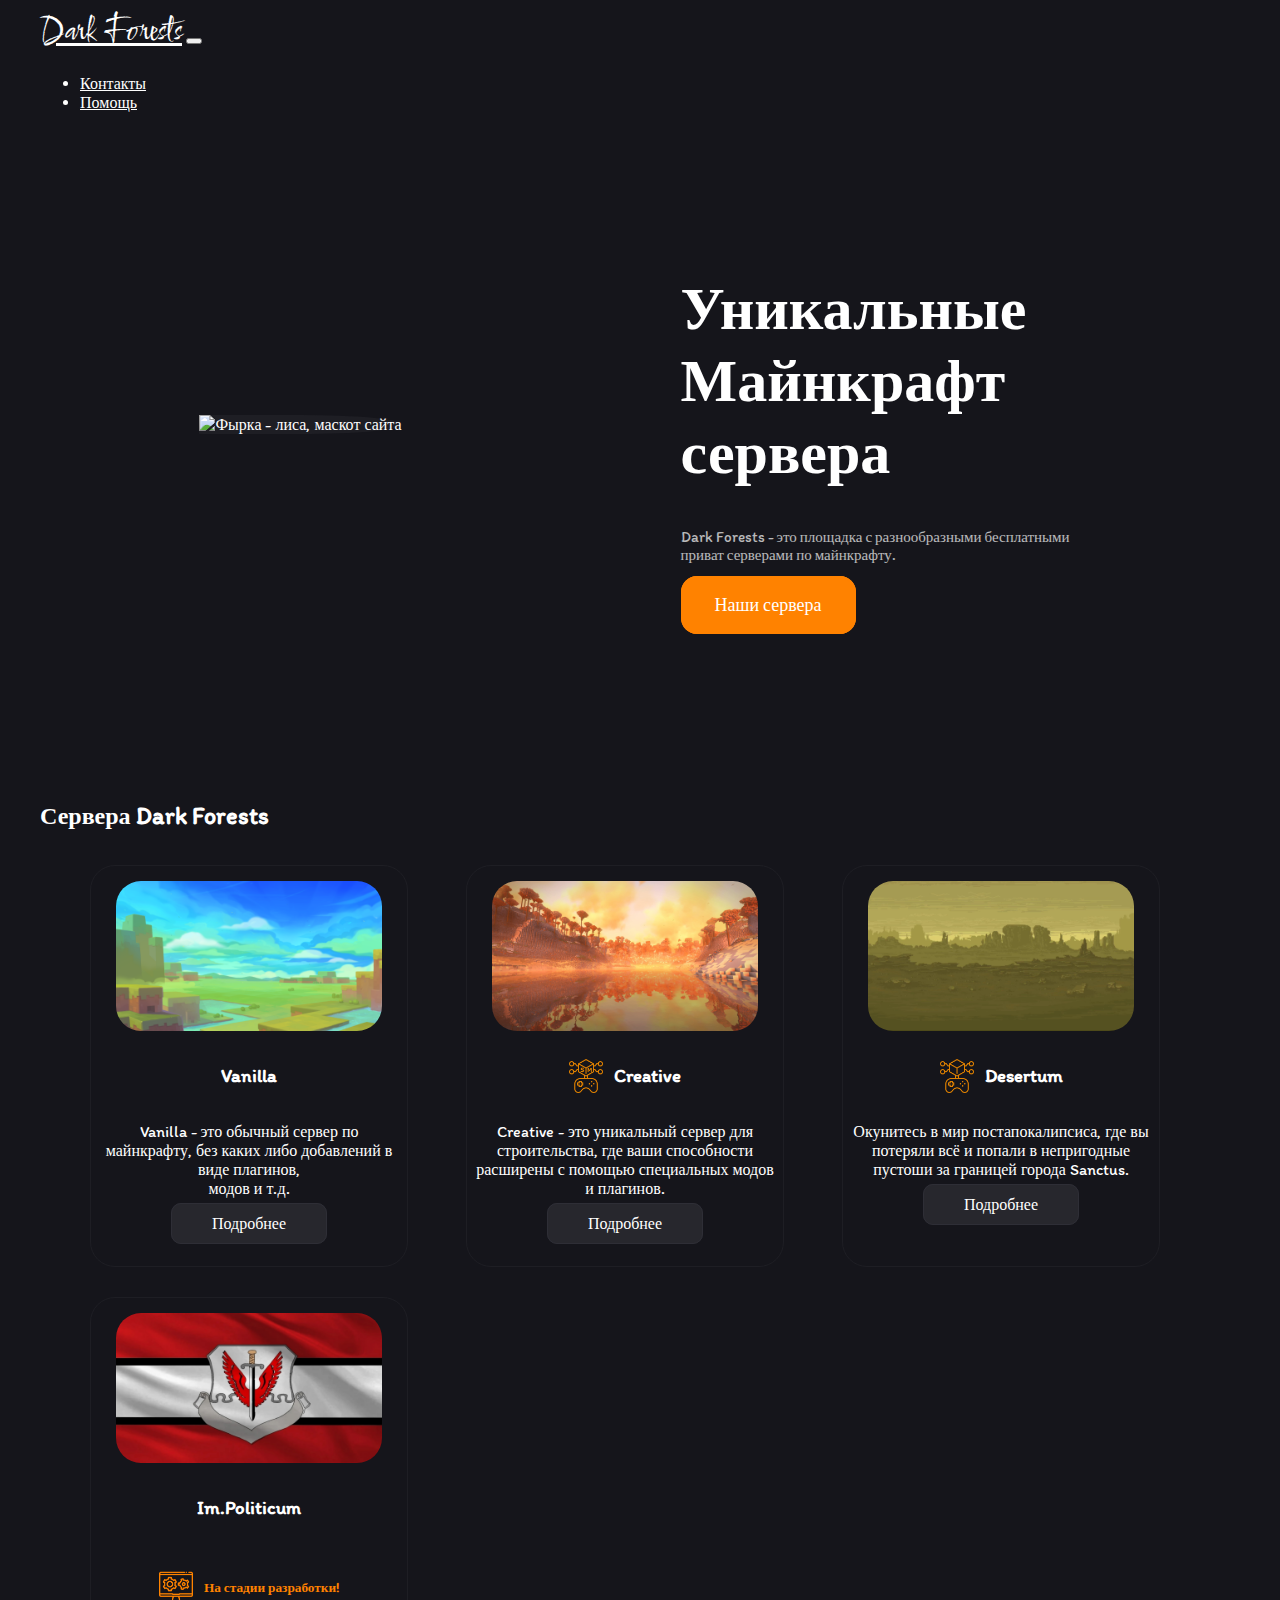
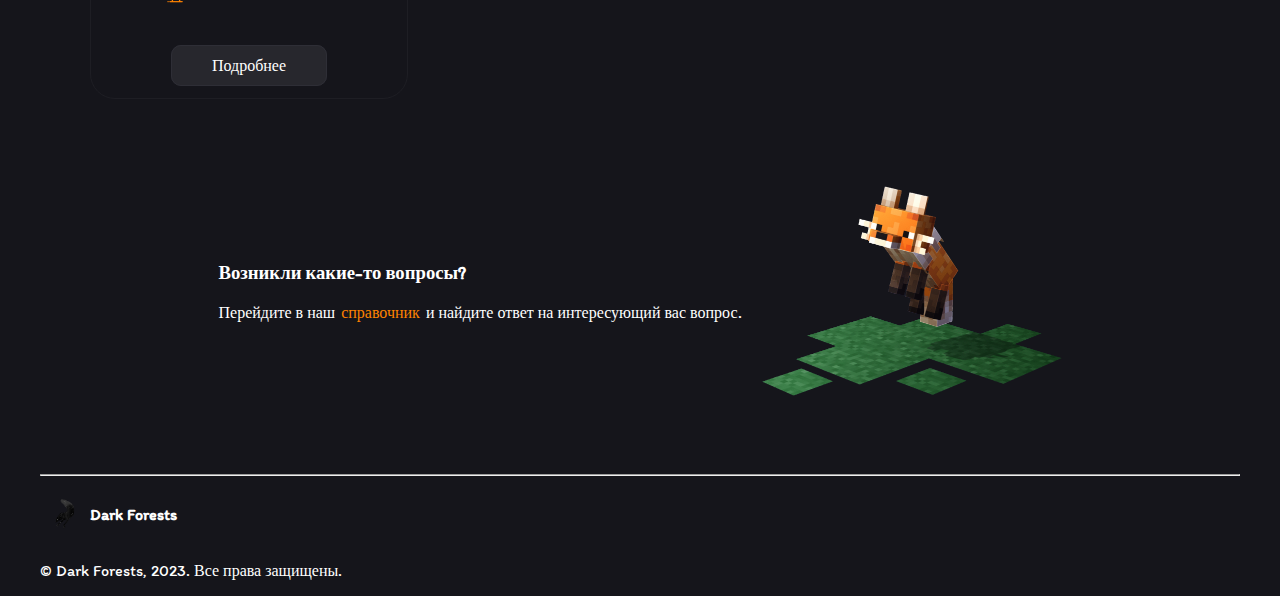
==== index.html @ cffa8b1a "add files" ====
<!DOCTYPE html>
<html lang="ru">
<head>
    <meta charset="UTF-8">
    <meta http-equiv="X-UA-Compatible" content="IE=edge">
    
    <title>Dark Forests</title>
    <link rel="icon" href="favicon.ico" type="images/x-icon">
    <link href="https://cdn.jsdelivr.net/npm/bootstrap@5.3.0-alpha1/dist/css/bootstrap.min.css" rel="stylesheet" integrity="sha384-GLhlTQ8iRABdZLl6O3oVMWSktQOp6b7In1Zl3/Jr59b6EGGoI1aFkw7cmDA6j6gD" crossorigin="anonymous">
    <link rel="stylesheet" href="css/style.css">
</head>
<body>
    <header>
        <div class="container">
            <nav class="navbar navbar-expand-lg navbar-dark">
                <div class="container-fluid">
                    <a class="navbar-brand header__heading" href="index.html">Dark Forests</a>
                    <button class="navbar-toggler" type="button" data-bs-toggle="collapse" data-bs-target="#navbarNavDropdown" aria-controls="navbarNavDropdown" aria-expanded="false" aria-label="Toggle navigation">
                        <span class="navbar-toggler-icon"></span>
                    </button>
                    <div class="collapse navbar-collapse" id="navbarNavDropdown">
                        <ul class="navbar-nav">
                            <li class="nav-item">
                                <a class="nav-link" href="html/contacts.html">Контакты</a>
                            </li>
                            <li class="nav-item">
                                <a class="nav-link" href="html/support.html">Помощь</a>
                            </li>
                        </ul> 
                    </div>
                </div>
            </nav>
        </div>
    </header>
    <main>
        <section class="section-CompanySlogan">
            <div class="container">
                <div class="section-CompanySlogan__content">
                    <div class="section-CompanySlogan__container-mascot">
                        <img class="section-CompanySlogan__mascot" src="assets/images/mascot.png" alt="Фырка - лиса, маскот сайта">
                    </div>
                    <div class="section-CompanySlogan__text-content">
                        <h1>Уникальные Майнкрафт сервера</h1>
                        <p class="section-CompanySlogan__text">Dark Forests - это площадка с разнообразными бесплатными приват серверами по майнкрафту.</p>
                        <a href="#servers" class="section-CompanySlogan__btn">Наши сервера</a> 
                    </div>
                </div>
            </div>
        </section>
        <section class="section-servers" id="servers">
            <div class="container">
                <h2>Сервера Dark Forests</h2>
                <div class="section-servers__contents">
                    <div class="section-servers__content">
                        <img class="server-image" src="assets/images/Sever-Vanilla.png" alt="Изображение ванильного сервера, на нём изображены  красивые зелёные дали">
                        <div class="section-servers__container">
                            
                            <h3>Vanilla</h3>
                        </div>
                        <p>Vanilla - это обычный сервер по майнкрафту, без каких либо добавлений в виде плагинов, <br> модов и т.д.</p>
                        <a class="section-servers__btn" href="html/Vanilla.html">Подробнее</a>
                    </div>
                    <div class="section-servers__content">
                        <img class="server-image" src="assets/images/Server-Creative.jpg" alt="Изображение креатив сервера, на нём изображена река на которой отражается небесный закат">
                        <div class="section-servers__container">
                            <img class="modificator-icon" src="assets/images/icons/server-mods.png" alt="модификатор, указывающий на серверные дополнения">
                            <h3>Creative</h3>
                        </div>
                        <p>Creative - это уникальный сервер для строительства, где ваши способности расширены с помощью специальных модов и плагинов.</p> 
                        <a class="section-servers__btn" href="html/Creative.html">Подробнее</a>
                    </div>
                    <!--
                    <div class="section-servers__content">
                        <img class="server-image" src="assets/images/Server-Fluff.png" alt="Изображение X сервера, на нём изображены девушки">
                        <div class="section-servers__container">
                            <img class="modificator-icon" src="assets/images/icons/icon-18.png" alt="Иконка ограничитель">
                            <h3>Fluff</h3>
                        </div>
                        <p>Fluff - это сервер, где для игроков предоставлено множество различных функций, необычная генерация и не стандартные NPS.</p>
                        <a class="section-servers__btn" href="html/Fluff.html">Подробнее</a>
                    </div>
                    -->
                    <div class="section-servers__content">
                        <img class="server-image" src="assets/images/Server-Desertum.jpg" alt="Изображение постапокалиптический сервера, на нём изображён разрушенный мост, ведущий в город">
                        <div class="section-servers__container">
                            <img class="modificator-icon" src="assets/images/icons/mods.png" alt="модификатор, указывающий на обязательную установку дополнений для захода на сервер">
                            <h3>Desertum</h3>
                        </div>  
                        <p class="text98">Окунитесь в мир постапокалипсиса, где вы потеряли всё и попали в непригодные пустоши за границей города Sanctus.</p>
                        <a class="section-servers__btn" href="">Подробнее</a>
                    </div>
                    <div class="section-servers__content">
                        <img class="server-image" src="assets/images/Server-VPI.png" alt="Изображение ВПИ сервера, на нём изображён флаг ВПИ">
                        <div class="section-servers__container">
                            
                            <h3>Im.Politicum</h3>
                        </div>
                        <br>
                        <div class="development">
                            <img class="modificator-icon" src="assets/images/icons/development.png" alt="модификатор, разработка">
                            <h5 class="development-text">На стадии разработки!</h5>
                        </div>  
                        <br>
                        <br>
                        <a class="section-servers__btn" href="">Подробнее</a>
                    </div>
                </div>
            </div>
        </section>
        <section class="section-LinkGuide">
            <div class="container">
                <div class="section-LinkGuide__content">
                    <div class="section-LinkGuide__text">
                        <h3>Возникли какие-то вопросы?</h3>
                        <p>Перейдите в наш <a class="text-link" href="html/support.html">справочник</a> и найдите ответ на интересующий вас вопрос.</p> 
                    </div>
                    <img src="assets/images/fox1.png" alt="Фырка">
                </div>
            </div>
        </section>
    </main>
    <footer>
        <div class="container">
            <hr>
            <div class="footer__SiteName">
                <img class="footer__logo" src="assets/images/logo.png" alt="Логотип сайта">
                <h4>Dark Forests</h4>
            </div>
            <p>© Dark Forests, 2023. Все права защищены.</p>
        </div>
    </footer>
    <script src="https://cdn.jsdelivr.net/npm/bootstrap@5.3.0-alpha1/dist/js/bootstrap.bundle.min.js" integrity="sha384-w76AqPfDkMBDXo30jS1Sgez6pr3x5MlQ1ZAGC+nuZB+EYdgRZgiwxhTBTkF7CXvN" crossorigin="anonymous"></script>
</body>
</html>
---- css/style.css ----
@import url('https://fonts.googleapis.com/css2?family=Comforter+Brush&family=Itim&display=swap');
*{
    color: white; 
    font-family: 'Itim', cursive;
}
html{
    scroll-behavior: smooth;
}
body{
    background-color: #15151b;
}
.container{
    margin: 0 auto;
    max-width: 1200px;
}
.header__heading{
    font-family: 'Comforter Brush', cursive;
    font-size: 35px;
}
.section-CompanySlogan__content{
    display: flex;
    justify-content: space-around;
    align-items: center;
    margin: 120px 20px 185px 20px;    
}
.section-CompanySlogan__container-mascot{
    background-color: #1e1e24;
    border-radius: 2% 50% 50% 2%;
}
.section-CompanySlogan__mascot{
    max-height: 500px;
    max-width: 500px;
}
.section-CompanySlogan__text-content{
    max-width: 400px;
}
h1{
    font-size: 60px;
    font-weight: 900;
}
.section-CompanySlogan__text{
    font-size: 15px;
    opacity: .7;
    margin-bottom: 30px;
}
.section-CompanySlogan__btn{
    text-decoration: none;
    background-color: #ff8200; 
    border: 2px solid #ff8200;
    border-radius: 16px;
    color: white;
    font-size: 18px;
    padding: 16px 32px 16px 32px;
}
.section-CompanySlogan__btn:hover{
    background-color: #15151b;
    color: #ff8200;
    transition: 0.5s;
}
.text-link{
    padding: 2px;
    color: #ff8200;
    text-decoration: none;
    border-radius: 5px;
}
.text-link:hover{
    color: #15151b;
    background-color: white;
    transition: 0.8s;
}
.section-servers__contents{
    display: flex;
    align-items: center;
    flex-wrap: wrap;
}
.section-servers__content{
    width: 300px;
    height: 380px;
    border: 1px solid #1e1e24;
    padding: 20px 8px 0 8px;
    border-radius: 25px;
    margin: 15px 8px 15px 8px;
    text-align: center;
    margin-left: 50px;
}
.section-servers__content:hover{
    background-color: #2e2e36;
    transition: 0.3s;
}
.server-image{
    max-width: 290px;
    max-height: 150px;
    margin: -5px 0 10px 0;
    border-radius: 25px 25px 25px 25px;
}
.section-servers__container, .development{
    display: flex;
    justify-content: center;
    align-items: center;
}
.modificator-icon{
    max-width: 34px;
    max-height: 34px;
    margin-right: 11px; 
}
.section-servers__content h3{
    text-align: center;
}
.development-text{
    color: #ff8200;
}
.section-servers__btn, .section-adminContacts__btnCopy{
    text-decoration: none;
    color: white;
    background-color: #27272d; 
    border: 1px solid #2e2e36;
    border-radius: 10px;
    padding: 10px 40px 10px 40px;
}
.section-servers__btn:hover, .section-adminContacts__btnCopy:hover{
    background-color: #ff8200; 
    border: 1px solid #ff8200;
}
.section-LinkGuide__content, .section-LinkContacts__content{
    padding: 60px;
    display: flex;
    align-items: center;
    justify-content: center;
}
.section-LinkGuide__text{
    margin-right: 20px;
}
.section-LinkGuide__content img, .section-LinkContacts__content img{
    max-width: 300px;
    max-height: 300px;
}
.section-ServerTitle .container{
    background-image: url("../assets/images/bg-Dark_Forests_fox.jpg");
    background-repeat: no-repeat;
    background-position-x: center;
    background-size: 1200px;
    border-radius: 5px;
    text-align: center;
    height: 250px;
    padding-top: 50px;
}
.section-ServerTitle .container h2{
    font-size: 80px;
}
.section-ServerTitle__btn{
    border: none;
    border-radius: 15px;
    background-color: rgba(28,28,28,0);
    padding: 10px;
    color: #ff8200;
    text-decoration: none;
}
.section-ServerTitle__btn:hover{
    background-color: rgb(39,39,45,35%);
}
.section-ServerTitle__alert{
    background-color: #051b11;
    border: 1px solid #0f5132;
}
.section-ServerTitle__img{
    max-width: 15px;
    max-height: 15px;
}
.section-ServerTitle__alert-text{
    color: #75b798;
}
.section-ServerTitle__alert-close, .section-ServerTitle__img{
    filter: invert(68%) sepia(14%) saturate(808%) hue-rotate(100deg) brightness(96%) contrast(86%);
}

.section-description{
    margin-top: 80px;
}
.section-description__version{
    font-weight: 600;
}
.section-description__text{
    margin-left: 25px;
}
.section-ModPack__link{
    padding: 2px;
    color: rgb(255, 132, 0);
    border-radius: 5px;
}
.section-ModPack__link:hover{
    text-decoration: none;
    color: #15151b;
    background-color: white;
    transition: 0.8s;
}
.section-ModPack__download-btn{
    padding: 8px 20px;
    text-decoration: none; 
    background-color: #75b798;
    color: #0f5132;
    border-radius: 15px;
}
.section-ModPack__download-btn:hover{
    padding: 9px 18px;
    background-color: #15151b;
    border: 1px solid #0f5132;
    transition: 0.5s;
}
.section-ModPack__download-icon{
    max-width: 16px;
    max-height: 16px;
    margin: 0 2px 3px 0;
    filter: invert(23%) sepia(25%) saturate(1665%) hue-rotate(103deg) brightness(88%) contrast(88%);;
}
.section-ModPack__notice-log{
    margin-bottom: 6px;
    max-width: 20px;
    max-height: 20px;
    filter: invert(100%) sepia(100%) saturate(0%) hue-rotate(288deg) brightness(102%) contrast(102%);
}
.section-administration, .section-law{
    margin-top: 30px;
}
.section-administration .container{
    background-image: url("../assets/gif/Bz0m.gif");
    background-position: center;
    background-repeat: no-repeat;
    background-size: 1200px;
    height: 400px;
    border-radius: 40px;
}
.section-administration__heading{
    text-align: center;
    padding: 35px;
    font-size: 38px;
}
.section-administration__contents{
    display: flex;
    justify-content: center;
}
.section-administration__content{
    text-align: center;
    padding-top: 15px;
    background-color: rgb(30,30,36,42%);
    border-radius: 25px;
}
.section-administration__content:hover{
    border: 3px solid #2e2e36;
    background-color: rgb(30,30,36,65%);
}
.container-administration{
    margin-left: 10px;
}
.section-administration__name{
    font-size: 25px;
}
.section-administration__avatar{
    max-width: 250px;
    max-height: 250px;
}
.section-adminContacts, .section-chats{
    text-align: center;
    padding: 15px 0 15px 0;
}
.section-adminContacts__informations{
    display: flex;
    justify-content: space-around;
    margin-bottom: 20px;
}
.section-chats__informations{
    display: flex;
    justify-content: center;
}
.section-adminContacts__contact, .section-chats__contact{
    display: flex;
    justify-content: center;
    align-items: center; 
}
.section-chats__contact{
    margin-left: 20px;
}
.section-adminContacts__contact img, .section-chats__contact img{
    margin-right: 10px;
    max-height: 112.5px;
    max-width: 200px;
}
.section-adminContacts__contact p{
    padding-top: 15px;
    margin-right: 10px;
    font-weight: 600;
    font-size: 20px;
}
.section-adminContacts__btnCopy{
    padding: 5px;
}
.section-adminContacts__btnCopy:hover{
    transition: 0.5s;
}
.section-adminContacts__text{
    padding: 2px;
    color: #ff8200;
    border-radius: 5px;
    font-weight: 600;
    font-size: 20px;
}
.section-adminContacts__text:hover, .section-answer__link:hover{
    text-decoration: none;
    color: #15151b;
    background-color: white;
    transition: 0.8s;
}
.section-support__title{
    text-align: center;
    padding: 10px;
}
.section-support__title nav{
    display: flex;
    justify-content: flex-start;
}
.section-support__dropdown{
    padding-left: 5px;
}
.section-answer__content{
    padding: 10px;
}
.section-answer__content p{
    text-align: justify;
}
.section-answer__conteiner-video{
    display: flex;
    justify-content: center;
    align-items: center;
}
.section-answer__content video{
    max-width: 1000px;
}
/*


.section-answer__heading{
    text-align: center;
}


.section-answer__imgs{
    display: flex;
    justify-content: space-around;
    padding: 20px;
}
.section-answer__img{
    max-width: 432.307692px;
    max-height: 280px;
}
.section-answer__link{
    padding: 2px;
    color: #ff8200;
    border-radius: 5px;
}
.section-answer__notice, .section-answer__notice-log, .section-answer__notice-serv{
    margin-bottom: -20px;
    max-width: 20px;
    max-height: 20px;
    filter: invert(100%) sepia(100%) saturate(0%) hue-rotate(288deg) brightness(102%) contrast(102%);
}
.section-answer__notice-log{
    margin-bottom: 5px;
}
.section-answer__notice-text{
    margin: 10px 0 10px 0;
}
.section-answer__notice-text span{
    padding-left: 25px;
}

.section-answer__notice-serv{
    margin-bottom: -45px;
}
.section-LinkContacts__text{
    margin-left: 20px;
}
*/

.footer__SiteName{
    display: flex;
    align-items: center;
}
.footer__logo{
    margin-top: -10px;
    max-width: 50px;
    max-height: 50px;
}
@media screen and (max-width: 768px){
    .section-CompanySlogan__mascot{
        max-height: 350px;
        max-width: 350px;
    }
    .section-CompanySlogan__text-content{
        max-width: 300px;
    }
    h1{
        font-size: 45px;
    }
    .section-CompanySlogan__text{
        font-size: 13px;
    }
    .section-LinkGuide__content img{
        max-width: 200px;
        max-height: 200px;
    }
    .section-answer__img-reg{
        max-width: 276px;
        max-height: 323px;
    }
    .section-answer__img{
        max-width: 381px;
        max-height: 184;
    }
}
@media screen and (max-width: 576px){
    .section-CompanySlogan__mascot{
        max-height: 250px;
        max-width: 250px;
    }
    .section-CompanySlogan__text-content{
        max-width: 225px;
    }
    h1{
        font-size: 30px;
    }
    .section-CompanySlogan__text{
        font-size: 11px;
    }
    .section-CompanySlogan__btn{
        border-radius: 12px;
        font-size: 14px;
        padding: 12px 28px 12px 28px;
    }
    .section-servers__contents{
        justify-content: center;
    }
    .section-LinkGuide__text h3{
        font-size: 18px;
    }
    .section-LinkGuide__text p{
        font-size: 12px;
    }
    .section-LinkGuide__content img{
        max-width: 150px;
        max-height: 150px;
    }
    .section-adminContacts__contact img, .section-chats__contact img{
        max-height: 42.5px;
        max-width: 130px;
    }
    .section-adminContacts__contact p{
        padding-top: 10px;
        margin-right: 5px;
        font-size: 15px;
    }
    .section-adminContacts__btnCopy{
        font-size: 12px;
        padding: 3px;
    }
    .section-adminContacts__text{
        border-radius: 3px;
        font-size: 15px;
    }
    
}
@media screen and (max-width: 378px){
    .section-CompanySlogan__mascot{
        max-height: 230px;
        max-width: 230px;
    }
    .section-CompanySlogan__text-content{
        max-width: 130px;
    }
    h1{
        font-size: 20px;
    }
    .section-CompanySlogan__text{
        font-size: 8px;
    }
    .section-CompanySlogan__btn{
        font-size: 10px;
        border-radius: 10px;
        padding: 8px 20px 8px 20px;
    }
    .section-servers__content{
        margin-left: 15px;
    }
    .section-LinkGuide__text h3{
        font-size: 14px;
    }
    .section-LinkGuide__text p{
        font-size: 8px;
    }
    .section-LinkGuide__content img{
        max-width: 100px;
        max-height: 100px;
    }
    .section-adminContacts__informations{
        display: flex;
        flex-wrap: wrap;
    }
}
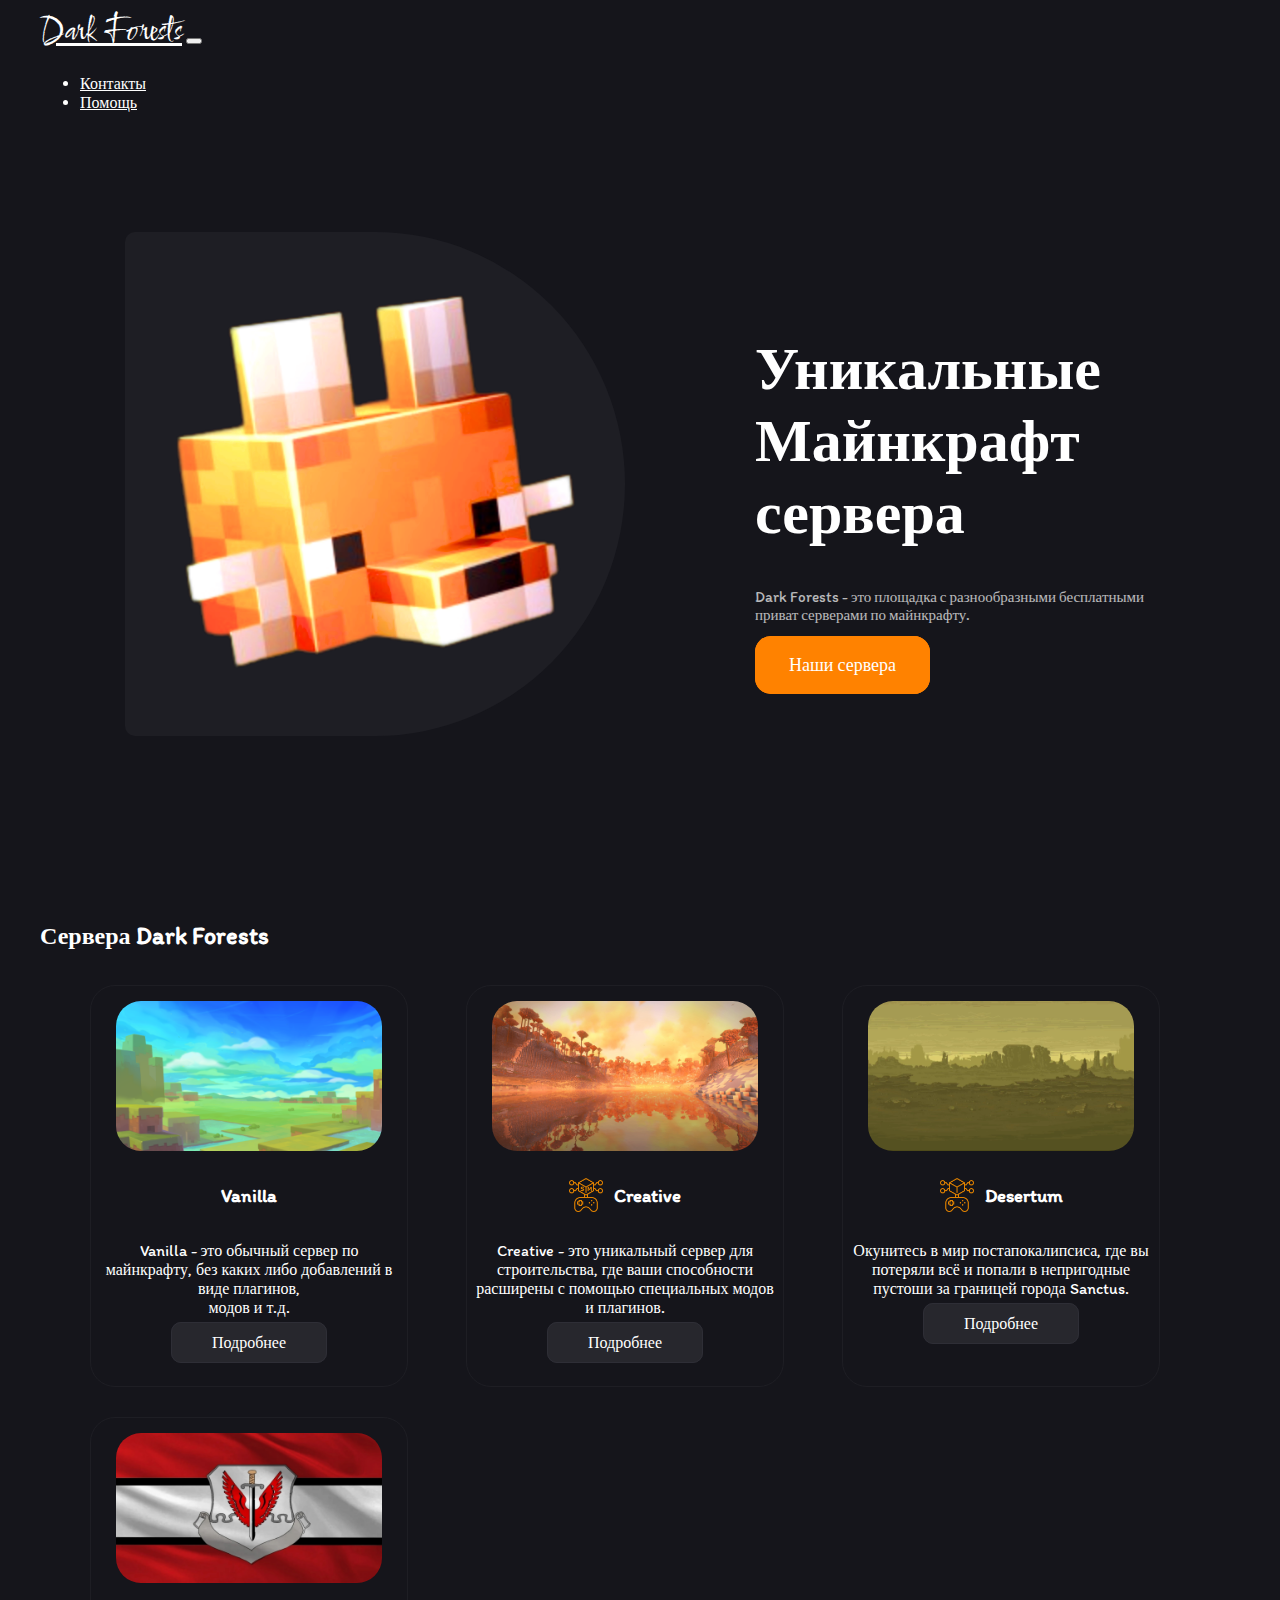
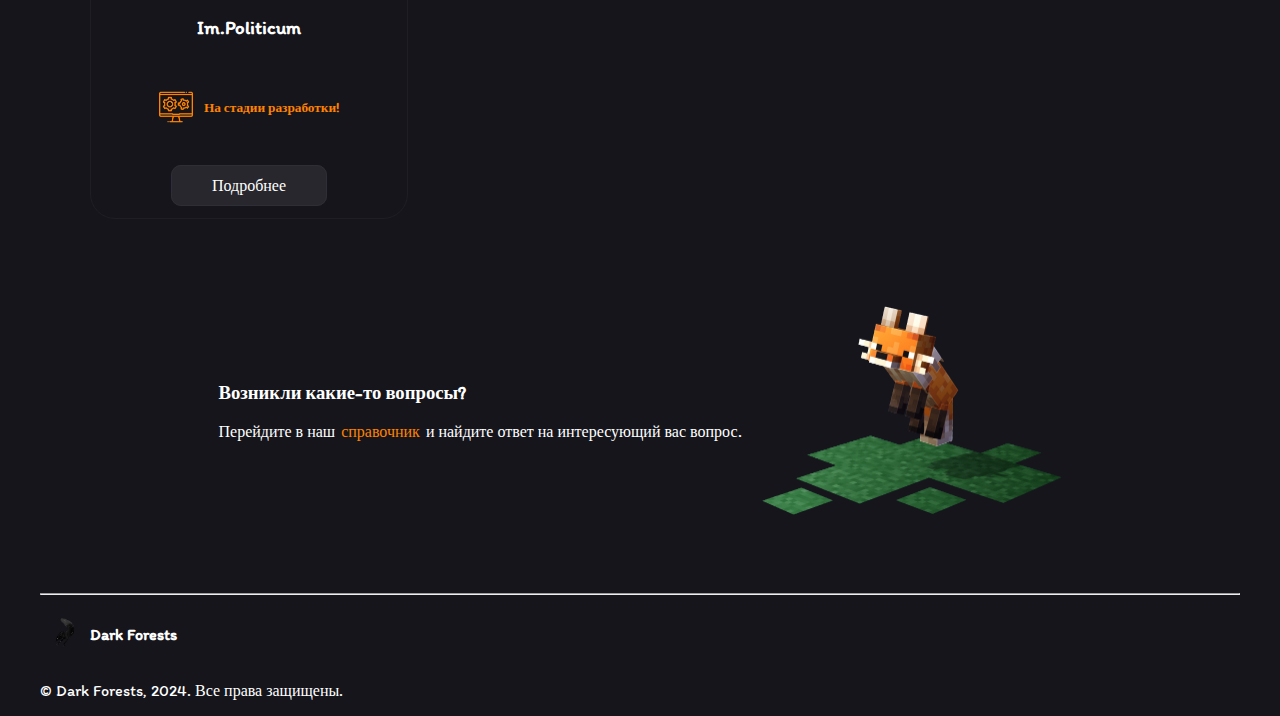
==== commit 2c1dcff5: "edits index" ====
--- a/index.html
+++ b/index.html
@@ -37,7 +37,7 @@
             <div class="container">
                 <div class="section-CompanySlogan__content">
                     <div class="section-CompanySlogan__container-mascot">
-                        <img class="section-CompanySlogan__mascot" src="assets/images/mascot.png" alt="Фырка - лиса, маскот сайта">
+                        <img class="section-CompanySlogan__mascot" src="assets/images/Mascot.png" alt="Фырка - лиса, маскот сайта">
                     </div>
                     <div class="section-CompanySlogan__text-content">
                         <h1>Уникальные Майнкрафт сервера</h1>
@@ -126,7 +126,7 @@
                 <img class="footer__logo" src="assets/images/logo.png" alt="Логотип сайта">
                 <h4>Dark Forests</h4>
             </div>
-            <p>© Dark Forests, 2023. Все права защищены.</p>
+            <p>© Dark Forests, 2024. Все права защищены.</p>
         </div>
     </footer>
     <script src="https://cdn.jsdelivr.net/npm/bootstrap@5.3.0-alpha1/dist/js/bootstrap.bundle.min.js" integrity="sha384-w76AqPfDkMBDXo30jS1Sgez6pr3x5MlQ1ZAGC+nuZB+EYdgRZgiwxhTBTkF7CXvN" crossorigin="anonymous"></script>
